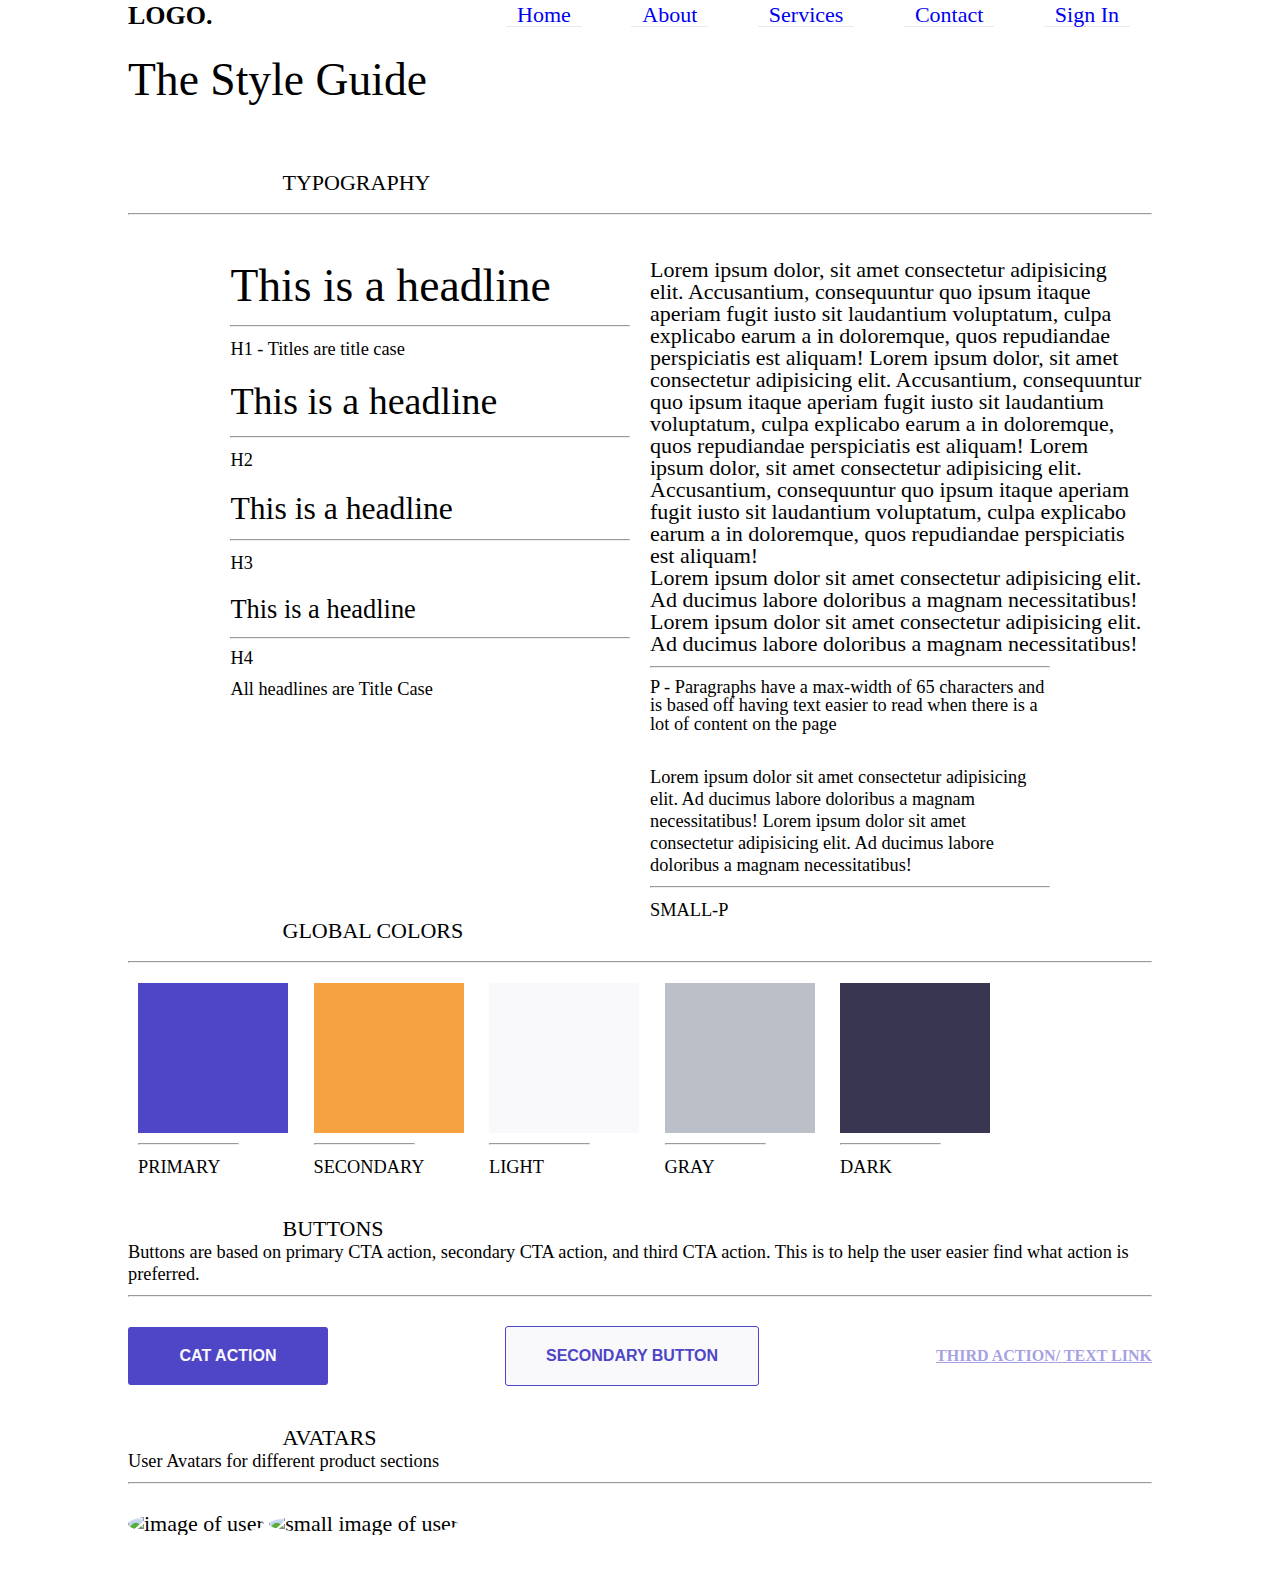
==== styleguide.html @ 657a9c36 "updated colors for styleguide RE #colors #styleguide" ====
<!DOCTYPE html>
<html lang="en">

<head>
	<meta charset="UTF-8">
	<meta name="viewport" content="width=device-width, initial-scale=1.0">
	<meta http-equiv="X-UA-Compatible" content="ie=edge">
	<title>Social Media</title>
	<link rel="stylesheet" href="./css/main.css">

</head>

<body style="background:#fff;">

	<style>
		@media screen and (min-width: 300px) {
			  #mobile-nav-1,
			  .nav-1__brand {
			  display: none;
			  }
			  label {
				  cursor: pointer;
				  font-size: 26px;
				  margin-bottom: 0;
			  }
			  .nav-1__menu {
				  text-align: right;
				  width: 100%;
				  max-height: 0;
				  margin-bottom: 0;
				  overflow: hidden;
				  transition: 400ms ease-in-out;
			  }
			  .nav-1__menu li {
				  border-bottom: 1px solid #eaeaeb;
				  margin: 0;
				  list-style:  none;
				  padding: 1rem 0;
				  
			  }
			  #mobile-nav-1:checked + .nav-1__menu {
				  max-height: 300px;
			  }
			
		  }
  
		  @media screen and (min-width: 700px) {
  
		  label {
			   display: none;
		  }
		  .nav-1__wrapper {
			  display: flex;
			  align-items: center;
		  }
		  .nav-1__brand {
			  display: initial;
			  font-size: 26px;
			  font-weight: 700;
			  margin-right: auto;
		  }
  
			  .nav-1__menu {
				  /* display: block; */
				  margin-bottom: 0;
				  /* width: initial; */
				  max-height: 300px;
			  }
			  .nav-1__menu li {
				  padding: 0 0.5rem;
				  
			  }
			  .nav-1__menu > a {
				  display: inline-block;
				  padding: 0 1rem;
			  }
		  
		  }
  
		  </style>

	<nav class="nav-1">

		<div class="nav-1__wrapper container">

			<h1 class="nav-1__brand">LOGO.</h1>

			<label for="mobile-nav-1">&#9776;</label>

			<input type="checkbox" id="mobile-nav-1">

			<ul class="nav-1__menu">

				<a href="#!">
					<li>Home</li>
				</a>

				<a href="#!">
					<li>About</li>
				</a>

				<a href="#!">
					<li>Services</li>
				</a>

				<a href="#!">
					<li>Contact</li>
				</a>

				<a href="#!">
					<li>Sign In</li>
				</a>

			</ul>

		</div>

	</nav>


	<div class="container">
		<h1 style="padding:1rem 0 64px 0;">The Style Guide</h1>
		<p style="text-transform:uppercase; margin-bottom: 19.5px;">typography</p>
		<hr style="margin-bottom:43.5px;">
		<section style="padding:0;">
			<div class="two-column container" style="padding:0;grid-gap:20px;">
				<div class="left-column">
					<h1>This is a headline</h1>
					<hr style="margin-bottom:10px;">
					<small>H1 - Titles are title case</small>

					<h2 style="margin-top:20.5px;">This is a headline</h2>
					<hr style="margin-bottom:10px;">
					<small>H2</small>

					<h3 style="margin-top:20.5px;">This is a headline</h3>
					<hr style="margin-bottom:10px;">
					<small>H3</small>

					<h4 style="margin-top:20.5px;">This is a headline</h4>
					<hr style="margin-bottom:10px;">
					<small style="display:block; margin-bottom:10px;">H4</small>
					<small>All headlines are Title Case</small>
				</div>
				<div class="right-column">
					<p>Lorem ipsum dolor, sit amet consectetur adipisicing elit. Accusantium, consequuntur quo ipsum
						itaque
						aperiam fugit iusto sit laudantium voluptatum, culpa explicabo earum a in doloremque, quos
						repudiandae perspiciatis est aliquam! Lorem ipsum dolor, sit amet consectetur adipisicing elit.
						Accusantium, consequuntur quo ipsum itaque aperiam fugit iusto sit laudantium voluptatum, culpa
						explicabo earum a in doloremque, quos repudiandae perspiciatis est aliquam! Lorem ipsum dolor,
						sit
						amet consectetur adipisicing elit. Accusantium, consequuntur quo ipsum itaque aperiam fugit
						iusto
						sit laudantium voluptatum, culpa explicabo earum a in doloremque, quos repudiandae perspiciatis
						est
						aliquam!</p>
					<p>Lorem ipsum dolor sit amet consectetur adipisicing elit. Ad ducimus labore doloribus a magnam
						necessitatibus! Lorem ipsum dolor sit amet consectetur adipisicing elit. Ad ducimus labore
						doloribus a magnam necessitatibus!</p>
					<hr style="margin-bottom:10px;">
					<small style="margin-bottom:32px; display: block;">P - Paragraphs have a max-width of 65 characters
						and
						is based off having text easier to read when there is a lot of
						content
						on the page</small>

					<small style="margin-bottom:15px;">Lorem ipsum dolor sit amet consectetur adipisicing elit. Ad
						ducimus
						labore doloribus a magnam
						necessitatibus! Lorem ipsum dolor sit amet consectetur adipisicing elit. Ad ducimus labore
						doloribus a magnam necessitatibus!</small>
					<hr style="margin-bottom:10px;">
					<small style="text-transform: uppercase;">small-P</small>
				</div>
			</div>
		</section>

		<section style="padding:0;margin-bottom:40.5px;">
			<p style="text-transform:uppercase; margin-bottom: 19.5px;">global colors</p>
			<hr style="margin-bottom:19.5px;">

			<div>
				<style>
					.color-container {
						display: inline-block;
						padding: 0 10px;
					}

					.colors {
						height: 150px;
						width: 150px;
					}
				</style>
				<div class="color-container">
					<div style="margin-bottom:10.5px;" class="colors bg-primary"></div>
					<hr style="width:101px;margin:0 0 10px;">
					<small style="text-transform:uppercase;">primary</small>
				</div>

				<div class="color-container">
					<div style="margin-bottom:10.5px; " class="colors bg-secondary"></div>
					<hr style="width:101px;margin:0 0 10px;">
					<small style="text-transform:uppercase;">secondary</small>
				</div>
				<div class="color-container">
					<div style="margin-bottom:10.5px; " class="colors bg-light"></div>
					<hr style="width:101px;margin:0 0 10px;">
					<small style="text-transform:uppercase;">light</small>
				</div>
				<div class="color-container">
					<div style="margin-bottom:10.5px; " class="colors bg-gray"></div>
					<hr style="width:101px;margin:0 0 10px;">
					<small style="text-transform:uppercase;">gray</small>
				</div>
				<div class="color-container">
					<div style="margin-bottom:10.5px; " class="colors bg-dark"></div>
					<hr style="width:101px;margin:0 0 10px;">
					<small style="text-transform:uppercase;">dark</small>
				</div>

			</div>
		</section>

		<section style="padding:0;margin-bottom:40.5px;">
			<p style="text-transform:uppercase; margin-bottom: 0;">buttons</p>
			<small style="margin-bottom:10px;">Buttons are based on primary CTA action, secondary CTA action, and third
				CTA action. This is to help
				the user
				easier find what action is preferred.</small>
			<hr style="margin-bottom:29.5px;">
			<div style="display:flex;justify-content:space-between;align-items: center;">
				<button class="btn btn--primary">CAT Action</button>
				<button class="btn btn--secondary">secondary button</button>
				<a href="#!" class="btn btn--third">third action/ text link</a>
			</div>
		</section>

		<!-- Avatar -->
		<section style="padding:0;margin-bottom:40.5px;">
			<p style="text-transform:uppercase; margin-bottom: 0;">avatars</p>
			<small style="margin-bottom:10px;">User Avatars for different product sections</small>
			<hr style="margin-bottom:29.5px;">

			<img src="//placeimg.com/200/200/people" alt="image of user" class="avatar avatar--large">
			<img src="//placeimg.com/200/200/tech" alt="small image of user" class="avatar avatar--small">

		</section>





	</div>

</body>

</html>
---- css/main.css ----
/* MAIN.CSS */

@import '//use.fontawesome.com/releases/v5.4.1/css/all.css';
@import './base/base.css';
@import './variables.css';
@import './helpers.css';
@import './layout/layouts.css';
@import './modules/modules.css';
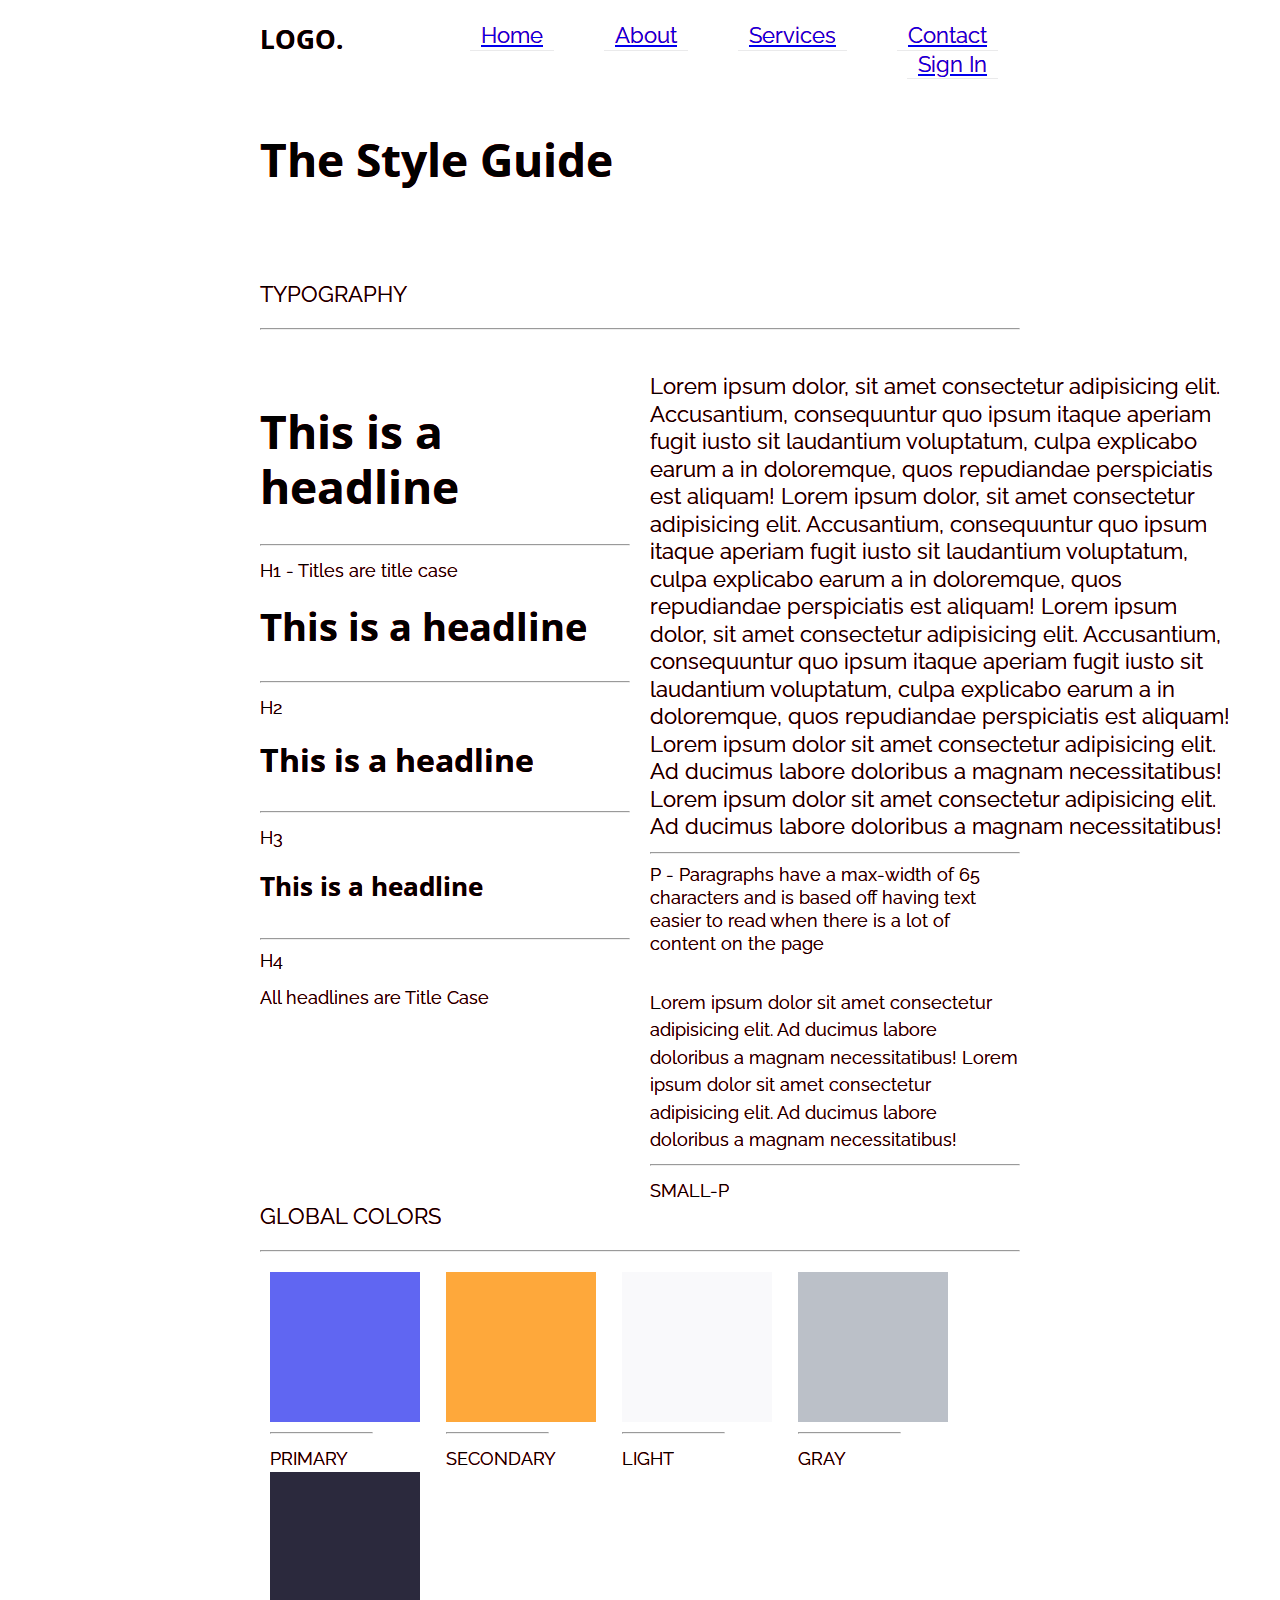
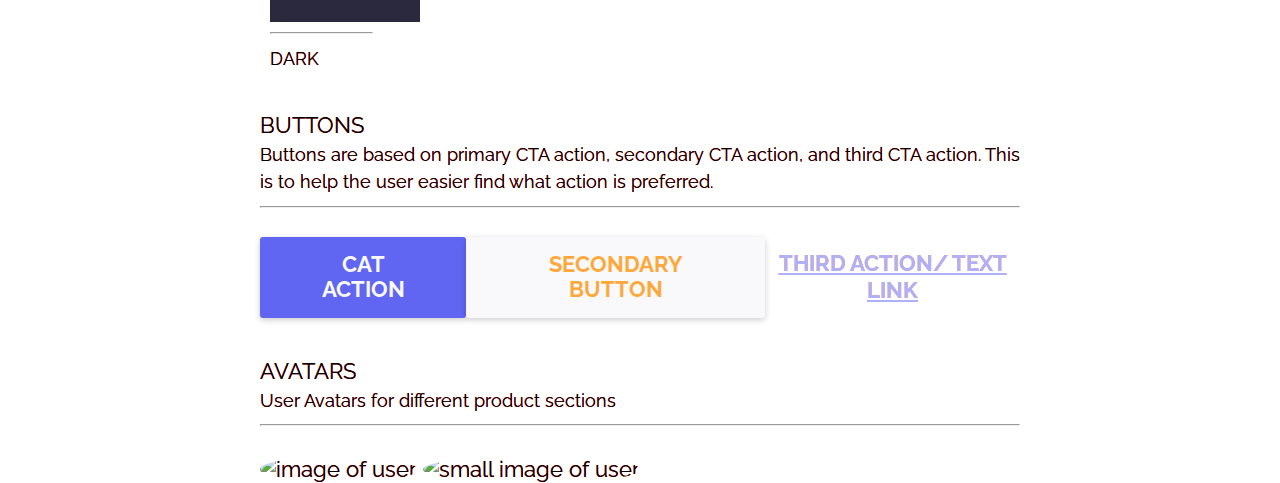
==== commit b39652b2: "working with header section html and styles RE #header #body #html #styles" ====
--- a/styleguide.html
+++ b/styleguide.html
@@ -123,7 +123,7 @@
 		<p style="text-transform:uppercase; margin-bottom: 19.5px;">typography</p>
 		<hr style="margin-bottom:43.5px;">
 		<section style="padding:0;">
-			<div class="two-column container" style="padding:0;grid-gap:20px;">
+			<div class="two-columns container" style="padding:0;grid-gap:20px;">
 				<div class="left-column">
 					<h1>This is a headline</h1>
 					<hr style="margin-bottom:10px;">
--- a/css/main.css
+++ b/css/main.css
@@ -5,4 +5,5 @@
 @import './variables.css';
 @import './helpers.css';
 @import './layout/layouts.css';
-@import './modules/modules.css';+@import './modules/modules.css';
+@import './user-overrides.css';